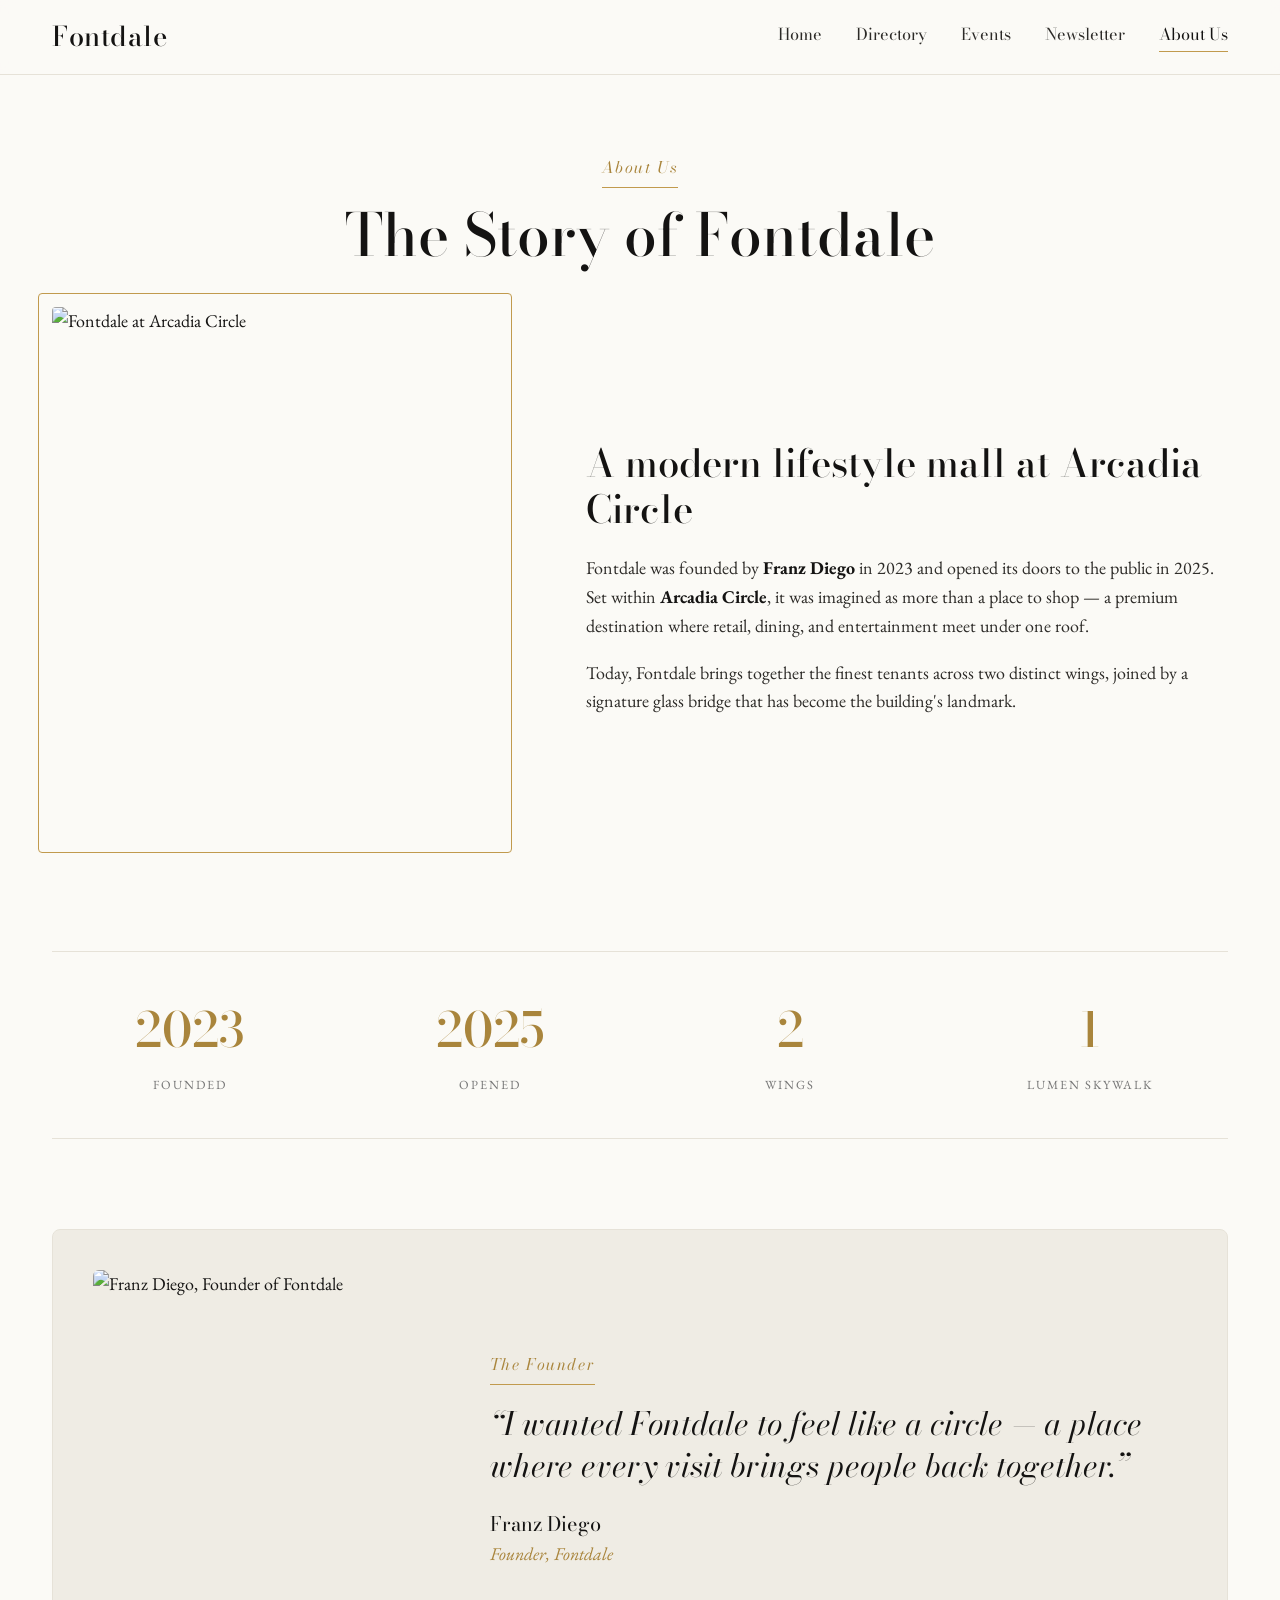
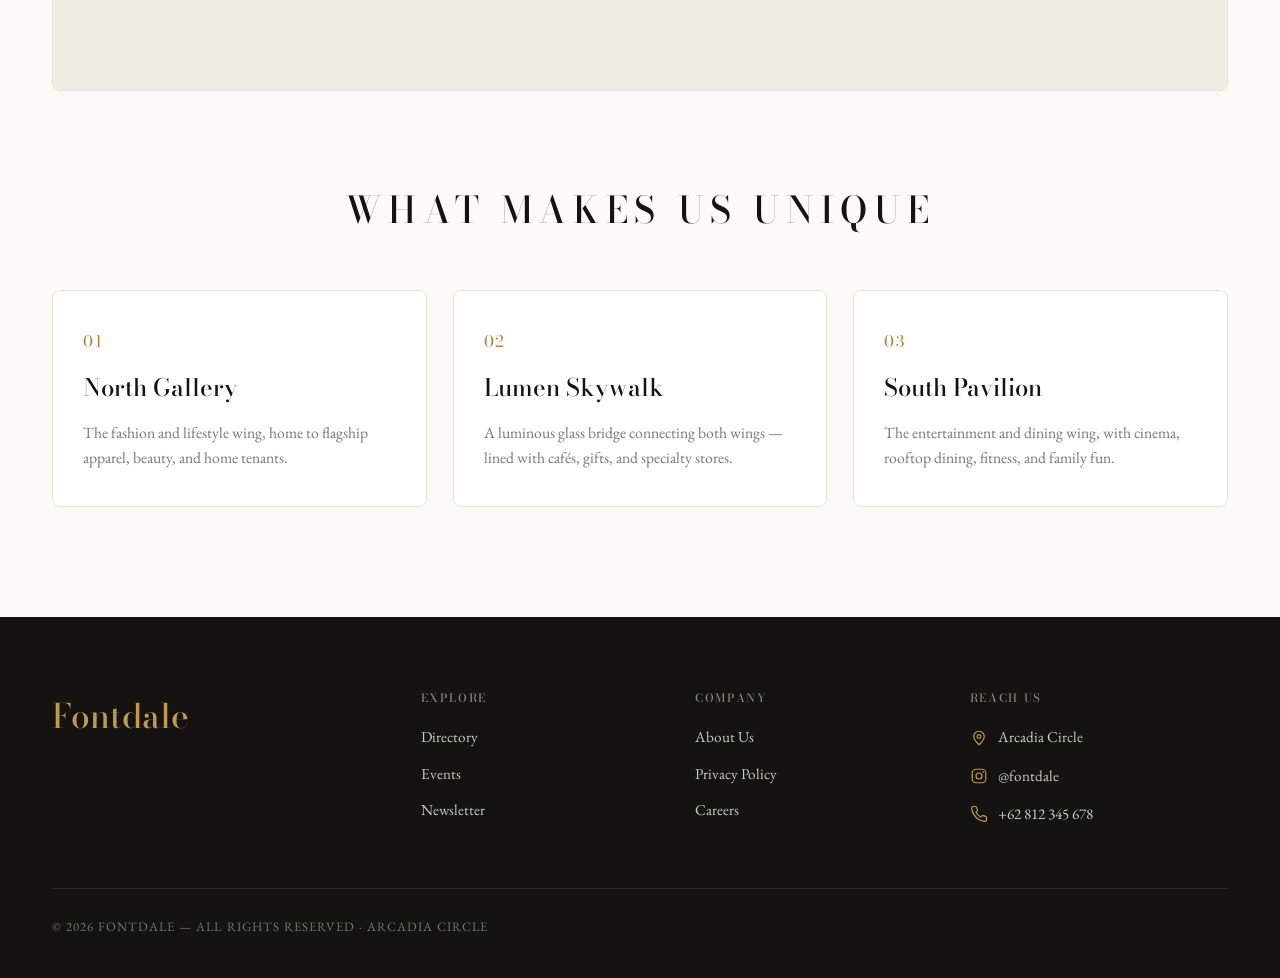
==== about.html @ fb902883 "push everything" ====
<!DOCTYPE html>
<html lang="en">
<head>
<meta charset="UTF-8" />
<meta name="viewport" content="width=device-width, initial-scale=1.0" />
<title>Fontdale — About Us</title>
<link rel="preconnect" href="https://fonts.googleapis.com">
<link rel="preconnect" href="https://fonts.gstatic.com" crossorigin>
<link href="https://fonts.googleapis.com/css2?family=Bodoni+Moda:ital,opsz,wght@0,6..96,400;0,6..96,500;0,6..96,600;1,6..96,400&family=EB+Garamond:ital,wght@0,400;0,500;1,400&display=swap" rel="stylesheet">
<link rel="stylesheet" href="css/style.css">
<link rel="stylesheet" href="css/about.css">
</head>
<body>

  <header>
    <div class="wrap nav">
      <a href="index.html" class="brand">Fontdale</a>
      <nav class="menu" id="menu">
        <a href="index.html">Home</a>
        <a href="directory.html">Directory</a>
        <a href="events.html">Events</a>
        <a href="newsletter.html">Newsletter</a>
        <a href="about.html" class="active">About Us</a>
      </nav>
      <button class="burger" id="burger" aria-label="Toggle menu"><span></span><span></span><span></span></button>
    </div>
  </header>

  <main>
    <div class="wrap">
      <div class="page-head reveal">
        <span class="eyebrow">About Us</span>
        <h1>The Story of Fontdale</h1>
      </div>

      <!-- INTRO: story + image -->
      <section class="about-intro">
        <figure class="about-figure reveal d1">
          <!-- PLACEHOLDER IMAGE: replace with real Fontdale building / interior photo from Figma -->
          <img src="https://picsum.photos/seed/fontdale-building/760/900" alt="Fontdale at Arcadia Circle">
        </figure>
        <div class="about-copy reveal d2">
          <h2>A modern lifestyle mall at Arcadia Circle</h2>
          <p>Fontdale was founded by <strong>Franz Diego</strong> in 2023 and opened its doors to the public in 2025. Set within <strong>Arcadia Circle</strong>, it was imagined as more than a place to shop — a premium destination where retail, dining, and entertainment meet under one roof.</p>
          <p>Today, Fontdale brings together the finest tenants across two distinct wings, joined by a signature glass bridge that has become the building's landmark.</p>
        </div>
      </section>

      <!-- STATS -->
      <section class="about-stats reveal d1">
        <div class="stat"><strong>2023</strong><span>Founded</span></div>
        <div class="stat"><strong>2025</strong><span>Opened</span></div>
        <div class="stat"><strong>2</strong><span>Wings</span></div>
        <div class="stat"><strong>1</strong><span>Lumen Skywalk</span></div>
      </section>

      <!-- FOUNDER -->
      <section class="founder">
        <div class="founder-card reveal d1">
          <figure class="founder-photo">
            <!-- PLACEHOLDER IMAGE: replace with real photo of founder Franz Diego -->
            <img src="https://picsum.photos/seed/franz-diego/420/480" alt="Franz Diego, Founder of Fontdale">
          </figure>
          <div class="founder-words">
            <span class="eyebrow">The Founder</span>
            <blockquote>“I wanted Fontdale to feel like a circle — a place where every visit brings people back together.”</blockquote>
            <p class="founder-name">Franz Diego</p>
            <p class="founder-role">Founder, Fontdale</p>
          </div>
        </div>
      </section>

      <!-- UNIQUENESS -->
      <section class="unique">
        <div class="section-head reveal"><h2>What Makes Us Unique</h2></div>
        <div class="unique-grid">
          <article class="unique-card reveal d1">
            <span class="num">01</span>
            <h3>North Gallery</h3>
            <p>The fashion and lifestyle wing, home to flagship apparel, beauty, and home tenants.</p>
          </article>
          <article class="unique-card reveal d2">
            <span class="num">02</span>
            <h3>Lumen Skywalk</h3>
            <p>A luminous glass bridge connecting both wings — lined with cafés, gifts, and specialty stores.</p>
          </article>
          <article class="unique-card reveal d3">
            <span class="num">03</span>
            <h3>South Pavilion</h3>
            <p>The entertainment and dining wing, with cinema, rooftop dining, fitness, and family fun.</p>
          </article>
        </div>
      </section>
    </div>
  </main>

  <footer>
    <div class="wrap">
      <div class="foot-grid">
        <div class="foot-brand">Fontdale</div>
        <div class="foot-col">
          <h4>Explore</h4>
          <a href="directory.html">Directory</a><a href="events.html">Events</a><a href="newsletter.html">Newsletter</a>
        </div>
        <div class="foot-col">
          <h4>Company</h4>
          <a href="about.html">About Us</a><a href="#">Privacy Policy</a><a href="#">Careers</a>
        </div>
        <div class="foot-col foot-contact">
          <h4>Reach Us</h4>
          <div class="row">
            <svg viewBox="0 0 24 24" stroke-width="1.6"><path d="M12 21s7-6.5 7-11a7 7 0 1 0-14 0c0 4.5 7 11 7 11Z"/><circle cx="12" cy="10" r="2.5"/></svg>
            <span>Arcadia Circle</span>
          </div>
          <div class="row">
            <svg viewBox="0 0 24 24" stroke-width="1.6"><rect x="3" y="3" width="18" height="18" rx="5"/><circle cx="12" cy="12" r="4"/><circle cx="17.5" cy="6.5" r="1" fill="currentColor" stroke="none"/></svg>
            <span>@fontdale</span>
          </div>
          <div class="row">
            <svg viewBox="0 0 24 24" stroke-width="1.6"><path d="M22 16.9v3a2 2 0 0 1-2.2 2 19.8 19.8 0 0 1-8.6-3 19.5 19.5 0 0 1-6-6 19.8 19.8 0 0 1-3-8.6A2 2 0 0 1 4.1 2h3a2 2 0 0 1 2 1.7c.1.9.4 1.8.7 2.7a2 2 0 0 1-.5 2.1L8.1 9.9a16 16 0 0 0 6 6l1.4-1.2a2 2 0 0 1 2.1-.5c.9.3 1.8.6 2.7.7a2 2 0 0 1 1.7 2Z"/></svg>
            <span>+62 812 345 678</span>
          </div>
        </div>
      </div>
      <div class="foot-bottom">© 2026 Fontdale — All rights reserved · Arcadia Circle</div>
    </div>
  </footer>

  <script src="js/main.js"></script>
</body>
</html>
---- css/style.css ----
/* ============================================================
   FONTDALE — shared base stylesheet
   Used by every page. Page-specific rules live in their own files.
   ============================================================ */

/* ---------- DESIGN TOKENS ---------- */
:root{
  --paper:#fbfaf6; --paper-pure:#ffffff;
  --ink:#141312; --ink-soft:#2c2a27;
  --gold:#c19a4d; --gold-deep:#a9853c;
  --muted:#767676; --line:#e6e2d8;
  --soft:#efece4;            /* light card / button fill */
  --footer:#141312;
  --ok:#2f7d52; --err:#b23b3b;
  --display:"Bodoni Moda", Georgia, serif;
  --body:"EB Garamond", Georgia, serif;
  --maxw:1240px;
  --ease:cubic-bezier(.22,.61,.36,1);
}

*{ box-sizing:border-box; margin:0; padding:0; }
html{ scroll-behavior:smooth; }
body{
  font-family:var(--body); background:var(--paper); color:var(--ink);
  font-size:18px; line-height:1.6; -webkit-font-smoothing:antialiased;
  text-rendering:optimizeLegibility;
}
img{ display:block; max-width:100%; }
a{ color:inherit; text-decoration:none; }
.wrap{ width:100%; max-width:var(--maxw); margin-inline:auto; padding-inline:32px; }

.eyebrow{
  font-family:var(--display); font-style:italic; font-size:1rem;
  letter-spacing:.1em; color:var(--gold-deep); display:inline-block;
  padding-bottom:6px; border-bottom:1px solid var(--gold);
}

/* ---------- ENTRANCE ANIMATION ---------- */
@keyframes rise{ from{opacity:0; transform:translateY(22px);} to{opacity:1; transform:translateY(0);} }
.reveal{ opacity:0; animation:rise .9s var(--ease) forwards; }
/* Staggered delay utilities — replaces inline style="animation-delay" */
.d1{ animation-delay:.06s; }
.d2{ animation-delay:.12s; }
.d3{ animation-delay:.18s; }
.d4{ animation-delay:.24s; }
.d5{ animation-delay:.30s; }
.d6{ animation-delay:.36s; }
@media (prefers-reduced-motion:reduce){ .reveal{ animation:none; opacity:1; } }

/* ---------- HEADER / NAV ---------- */
header{
  position:sticky; top:0; z-index:50;
  background:rgba(251,250,246,.86); backdrop-filter:blur(8px);
  border-bottom:1px solid var(--line);
}
.nav{ display:flex; align-items:center; justify-content:space-between; height:74px; }
.brand{ font-family:var(--display); font-weight:500; font-size:1.7rem; letter-spacing:.02em; }
.menu{ display:flex; gap:34px; align-items:center; }
.menu a{
  font-family:var(--display); font-size:1.02rem; color:var(--ink-soft);
  position:relative; padding-bottom:4px; transition:color .25s var(--ease);
}
.menu a::after{ content:""; position:absolute; left:0; bottom:0; height:1.5px; width:0; background:var(--gold); transition:width .3s var(--ease); }
.menu a:hover{ color:var(--ink); }
.menu a:hover::after, .menu a.active::after{ width:100%; }
.menu a.active{ color:var(--ink); }
.burger{ display:none; background:none; border:0; cursor:pointer; }
.burger span{ display:block; width:26px; height:1.6px; background:var(--ink); margin:6px 0; transition:.3s; }

/* ---------- BUTTONS (shared) ---------- */
.btn{
  font-family:var(--display); text-transform:uppercase; letter-spacing:.14em; font-size:.82rem;
  cursor:pointer; transition:.3s var(--ease); display:inline-flex; align-items:center; justify-content:center;
}
.btn-primary{ background:var(--ink); color:var(--paper); padding:18px 34px; border:1px solid var(--ink); }
.btn-primary:hover{ background:transparent; color:var(--ink); }
.btn-outline{ background:transparent; color:var(--ink); border:1px solid var(--ink); padding:18px 26px; }
.btn-outline:hover{ background:var(--ink); color:var(--paper); }

/* ---------- PAGE HEAD (inner pages) ---------- */
.page-head{ text-align:center; padding:78px 0 40px; }
.page-head h1{ font-family:var(--display); font-weight:500; font-size:clamp(2.4rem,4.6vw,4rem); line-height:1.08; margin-top:16px; }

/* ---------- FOOTER ---------- */
footer{ background:var(--footer); color:#cfcabd; padding:72px 0 40px; }
.foot-grid{ display:grid; grid-template-columns:1.4fr 1fr 1fr 1.1fr; gap:40px; padding-bottom:48px; border-bottom:1px solid rgba(255,255,255,.1); }
.foot-brand{ font-family:var(--display); font-size:2.1rem; color:var(--gold); font-weight:500; }
.foot-col h4{ font-family:var(--display); text-transform:uppercase; letter-spacing:.14em; font-size:.72rem; color:#8d877a; margin-bottom:18px; font-weight:500; }
.foot-col a{ display:block; font-size:.95rem; margin-bottom:12px; color:#cfcabd; transition:color .25s var(--ease); }
.foot-col a:hover{ color:var(--gold); }
.foot-contact{ font-size:.95rem; }
.foot-contact .row{ display:flex; align-items:center; gap:10px; margin-bottom:14px; }
.foot-contact svg{ width:18px; height:18px; stroke:var(--gold); fill:none; flex-shrink:0; }
.foot-bottom{ padding-top:28px; font-size:.8rem; letter-spacing:.08em; color:#7a7568; text-transform:uppercase; }

/* ---------- RESPONSIVE (shared) ---------- */
@media (max-width:980px){
  .foot-grid{ grid-template-columns:1fr 1fr; gap:32px; }
}
@media (max-width:620px){
  body{ font-size:17px; } .wrap{ padding-inline:22px; }
  .menu{
    position:fixed; inset:74px 0 auto 0; flex-direction:column; gap:0; background:var(--paper);
    border-bottom:1px solid var(--line); transform:translateY(-140%); transition:transform .4s var(--ease); padding:10px 22px 22px;
  }
  .menu.open{ transform:translateY(0); }
  .menu a{ padding:14px 0; width:100%; border-bottom:1px solid var(--line); }
  .burger{ display:block; }
  .foot-grid{ grid-template-columns:1fr; }
}

/* ---------- RESPONSIVE — small phones (required: below 540px) ---------- */
@media screen and (max-width:540px){
  body{ font-size:16px; }
  .wrap{ padding-inline:16px; }
  .brand{ font-size:1.45rem; }
  .page-head{ padding:52px 0 28px; }
  .page-head h1{ font-size:2.1rem; }
  .btn{ width:100%; }
  footer{ padding:52px 0 32px; }
  .foot-brand{ font-size:1.8rem; }
}
---- css/about.css ----
/* ============================================================
   FONTDALE — About Us page styles
   ============================================================ */

/* ---------- INTRO ---------- */
.about-intro{ display:grid; grid-template-columns:.85fr 1.15fr; gap:60px; align-items:center; padding-bottom:84px; }
.about-figure{ position:relative; }
.about-figure img{ width:100%; height:560px; object-fit:cover; border-radius:4px; }
.about-figure::after{ content:""; position:absolute; inset:-14px 14px 14px -14px; border:1px solid var(--gold); border-radius:4px; z-index:-1; }
.about-copy h2{ font-family:var(--display); font-weight:500; font-size:clamp(1.7rem,3vw,2.4rem); line-height:1.2; margin-bottom:22px; }
.about-copy p{ color:var(--ink-soft); margin-bottom:18px; }
.about-copy strong{ color:var(--ink); }

/* ---------- STATS ---------- */
.about-stats{ display:grid; grid-template-columns:repeat(4,1fr); gap:24px; padding:40px 0; border-top:1px solid var(--line); border-bottom:1px solid var(--line); margin-bottom:90px; }
.stat{ text-align:center; }
.stat strong{ display:block; font-family:var(--display); font-weight:500; font-size:clamp(2rem,4vw,3rem); color:var(--gold-deep); }
.stat span{ font-size:.78rem; letter-spacing:.16em; text-transform:uppercase; color:var(--muted); }

/* ---------- FOUNDER ---------- */
.founder{ padding-bottom:90px; }
.founder-card{ display:grid; grid-template-columns:.5fr 1fr; gap:48px; align-items:center; background:var(--soft); border:1px solid var(--line); border-radius:8px; padding:40px; }
.founder-photo img{ width:100%; height:380px; object-fit:cover; border-radius:6px; }
.founder-words blockquote{ font-family:var(--display); font-style:italic; font-size:clamp(1.4rem,2.6vw,2rem); line-height:1.3; margin:18px 0 22px; }
.founder-name{ font-family:var(--display); font-size:1.25rem; }
.founder-role{ font-style:italic; color:var(--gold-deep); }

/* ---------- UNIQUENESS ---------- */
.unique{ padding-bottom:110px; }
.unique .section-head{ text-align:center; margin-bottom:50px; }
.unique .section-head h2{ font-family:var(--display); font-weight:500; font-size:clamp(1.6rem,3vw,2.3rem); letter-spacing:.18em; text-transform:uppercase; }
.unique-grid{ display:grid; grid-template-columns:repeat(3,1fr); gap:26px; }
.unique-card{ background:var(--paper-pure); border:1px solid var(--line); border-radius:8px; padding:36px 30px; transition:.3s var(--ease); }
.unique-card:hover{ border-color:var(--gold); transform:translateY(-6px); }
.unique-card .num{ font-family:var(--display); font-size:1rem; letter-spacing:.1em; color:var(--gold-deep); }
.unique-card h3{ font-family:var(--display); font-weight:500; font-size:1.5rem; margin:14px 0 12px; }
.unique-card p{ color:var(--muted); font-size:.98rem; }

/* ---------- RESPONSIVE ---------- */
@media (max-width:980px){
  .about-intro{ grid-template-columns:1fr; gap:40px; }
  .about-figure::after{ display:none; }
  .about-stats{ grid-template-columns:repeat(2,1fr); gap:30px; }
  .founder-card{ grid-template-columns:1fr; gap:28px; }
  .unique-grid{ grid-template-columns:1fr; }
}
@media screen and (max-width:540px){
  .about-figure img{ height:360px; }
  .about-stats{ padding:28px 0; }
  .founder-card{ padding:24px; }
  .founder-photo img{ height:300px; }
}
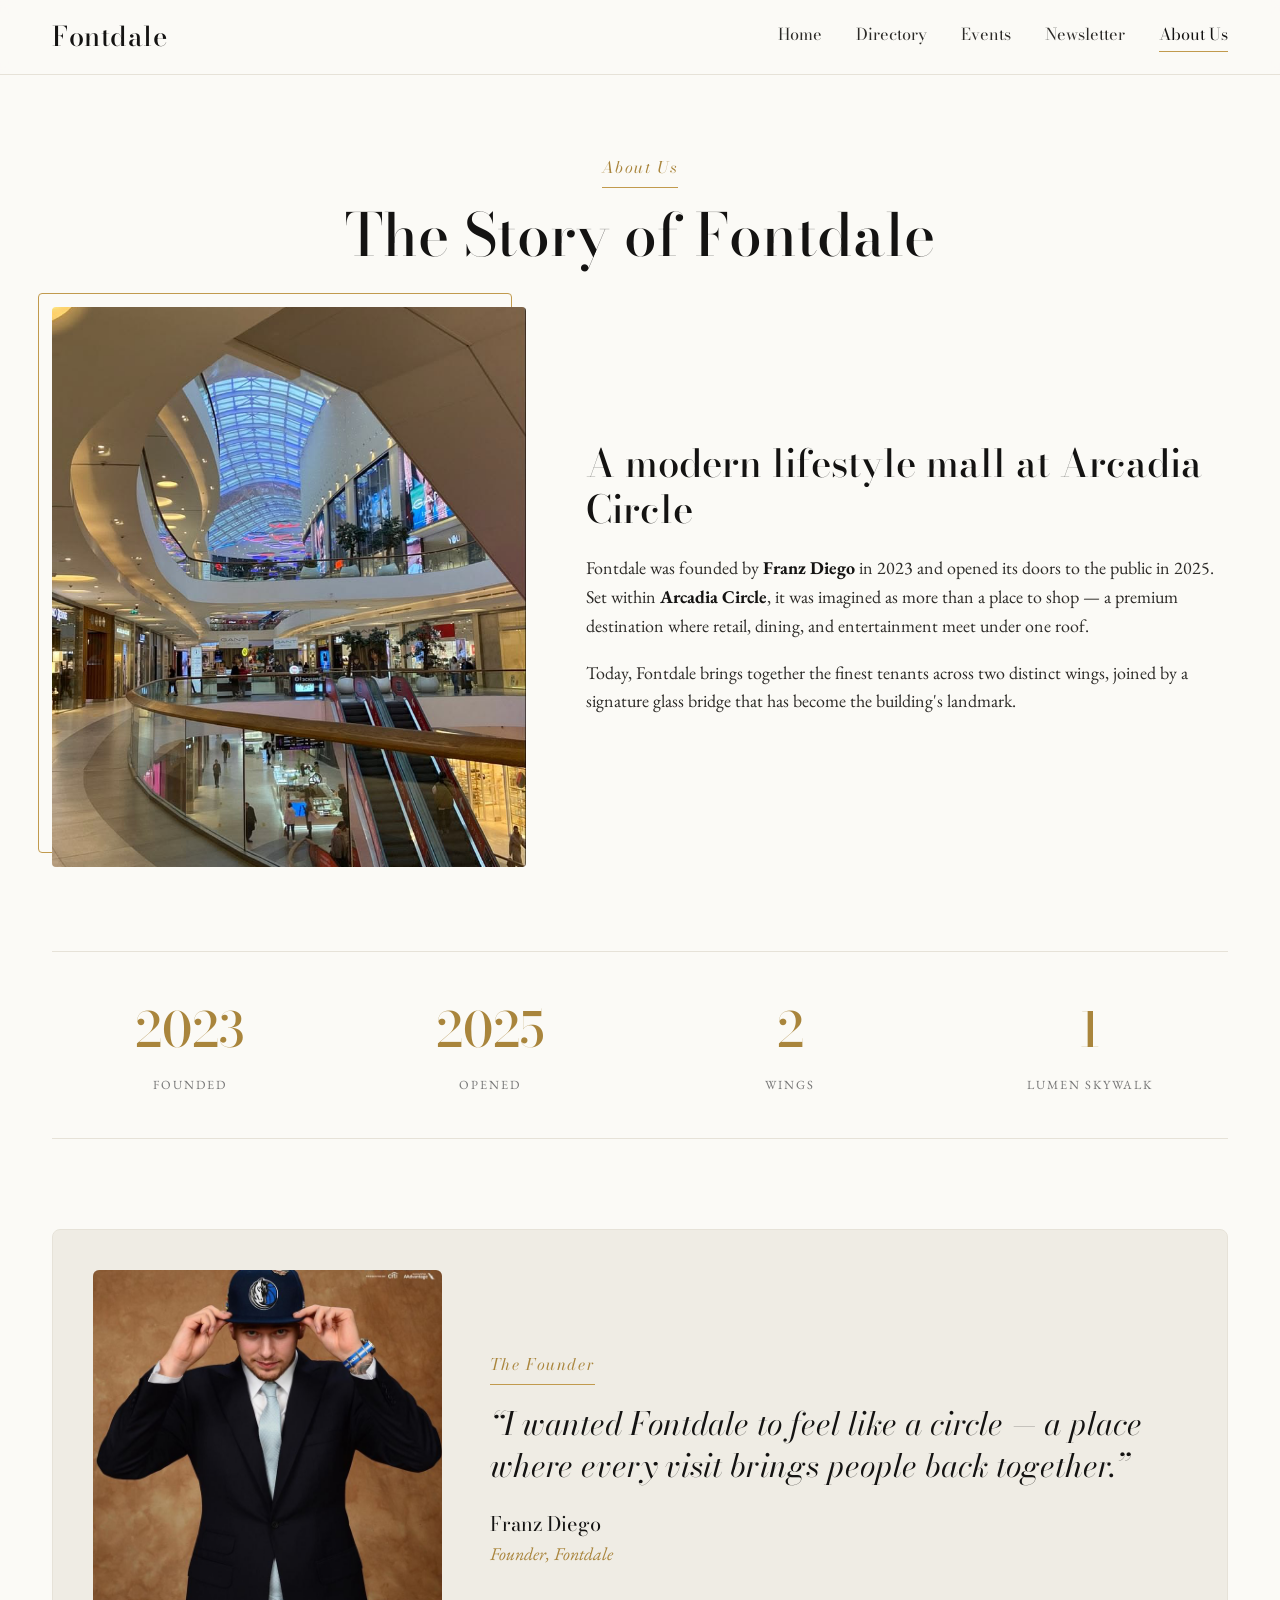
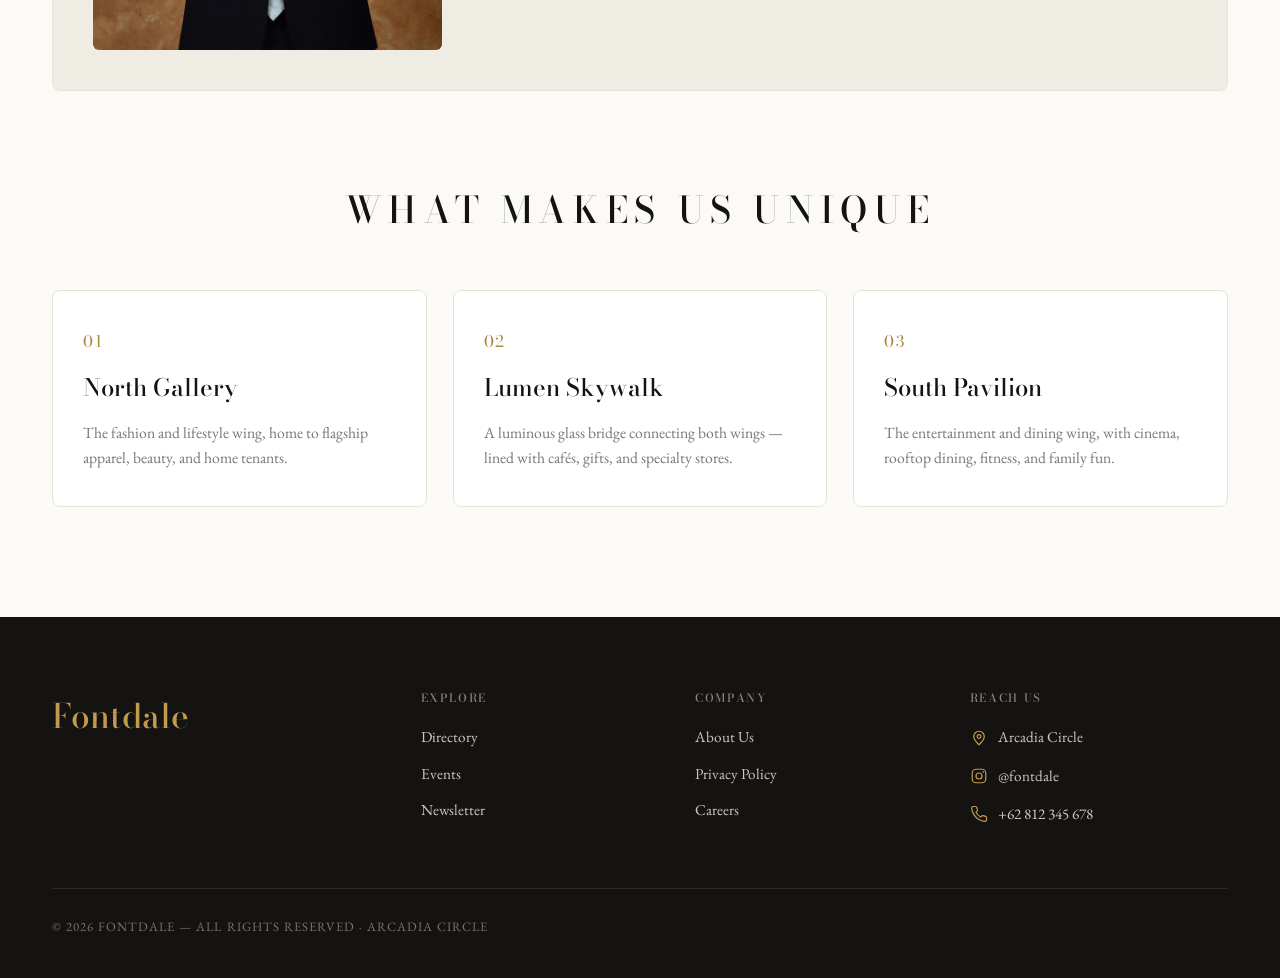
==== commit 0ffe895a: "push everything pt2" ====
--- a/about.html
+++ b/about.html
@@ -36,8 +36,8 @@
       <!-- INTRO: story + image -->
       <section class="about-intro">
         <figure class="about-figure reveal d1">
-          <!-- PLACEHOLDER IMAGE: replace with real Fontdale building / interior photo from Figma -->
-          <img src="https://picsum.photos/seed/fontdale-building/760/900" alt="Fontdale at Arcadia Circle">
+          <!-- ASSET: assets/mall.png — Fontdale interior atrium -->
+          <img src="assets/mall.png" alt="Fontdale at Arcadia Circle">
         </figure>
         <div class="about-copy reveal d2">
           <h2>A modern lifestyle mall at Arcadia Circle</h2>
@@ -58,8 +58,8 @@
       <section class="founder">
         <div class="founder-card reveal d1">
           <figure class="founder-photo">
-            <!-- PLACEHOLDER IMAGE: replace with real photo of founder Franz Diego -->
-            <img src="https://picsum.photos/seed/franz-diego/420/480" alt="Franz Diego, Founder of Fontdale">
+            <!-- ASSET: assets/Franz Kafka.jpg -->
+            <img src="assets/Franz%20Kafka.jpg" alt="Franz Diego, Founder of Fontdale">
           </figure>
           <div class="founder-words">
             <span class="eyebrow">The Founder</span>
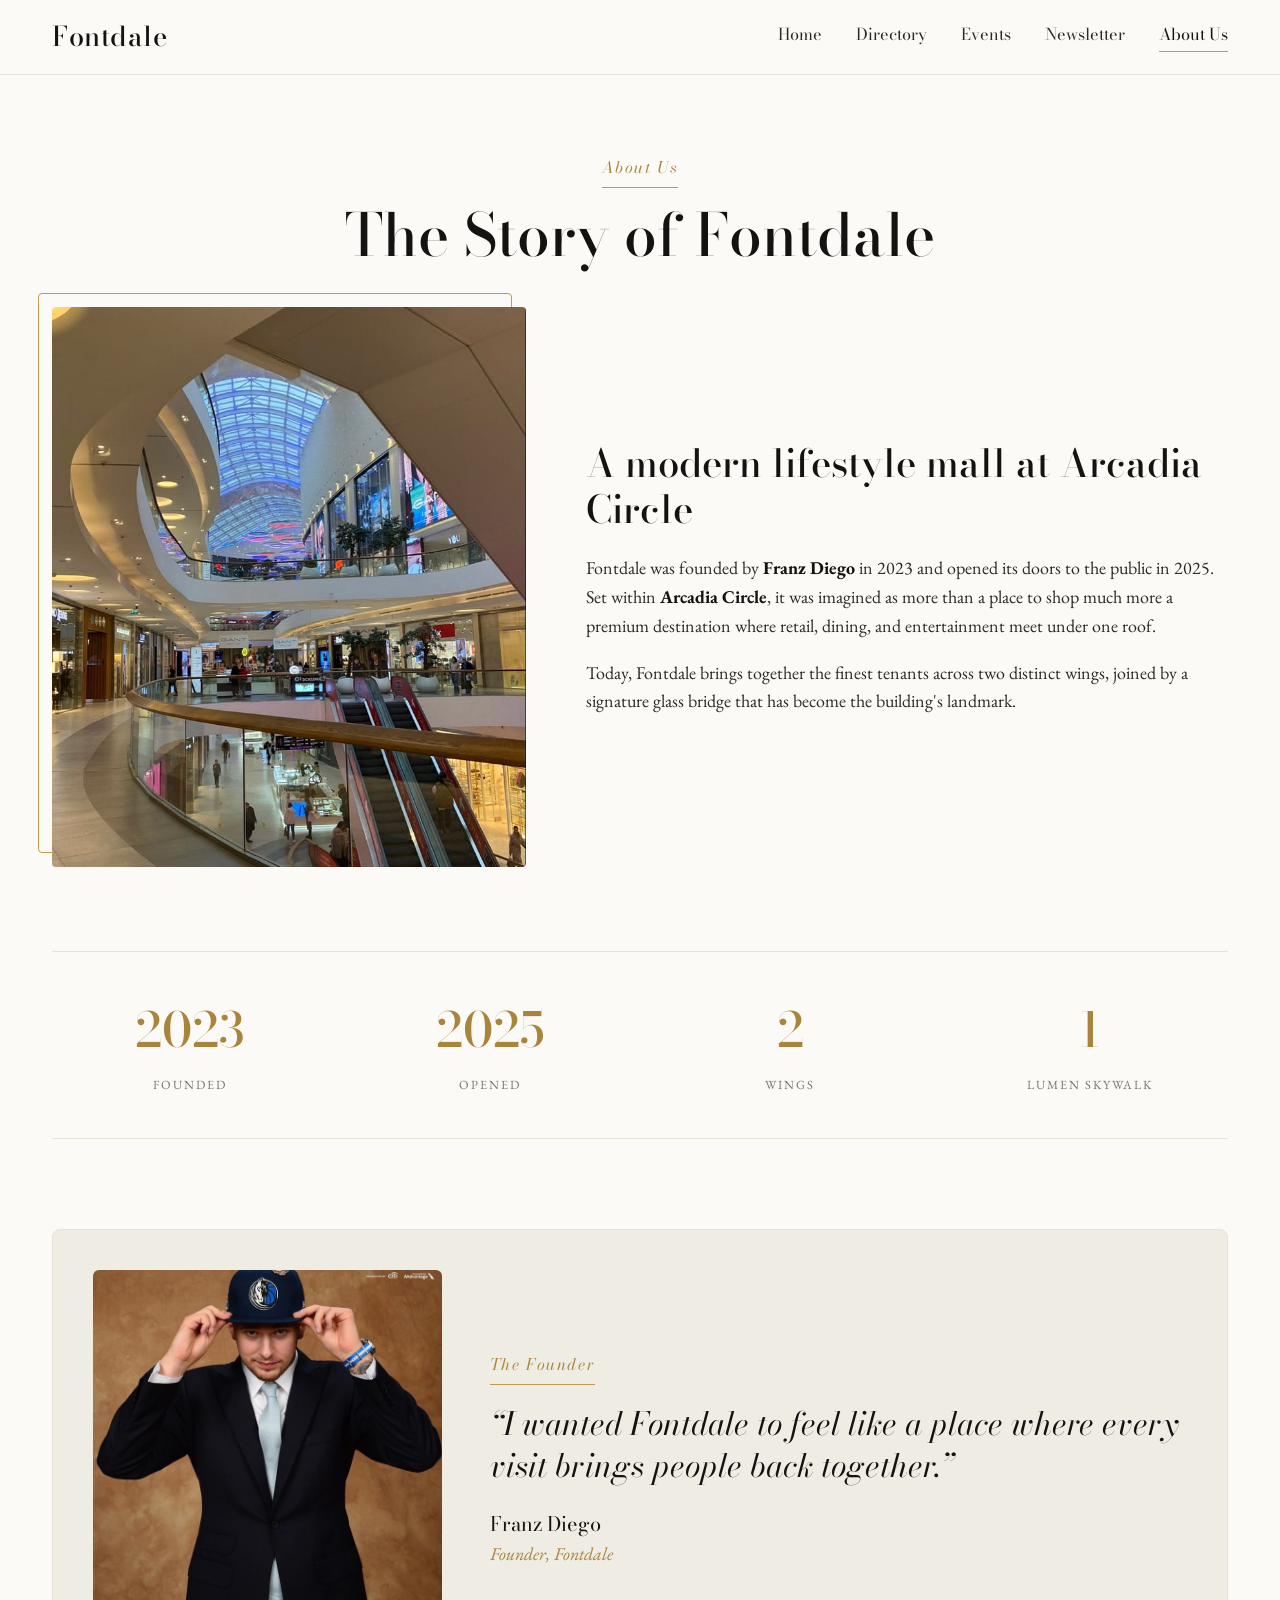
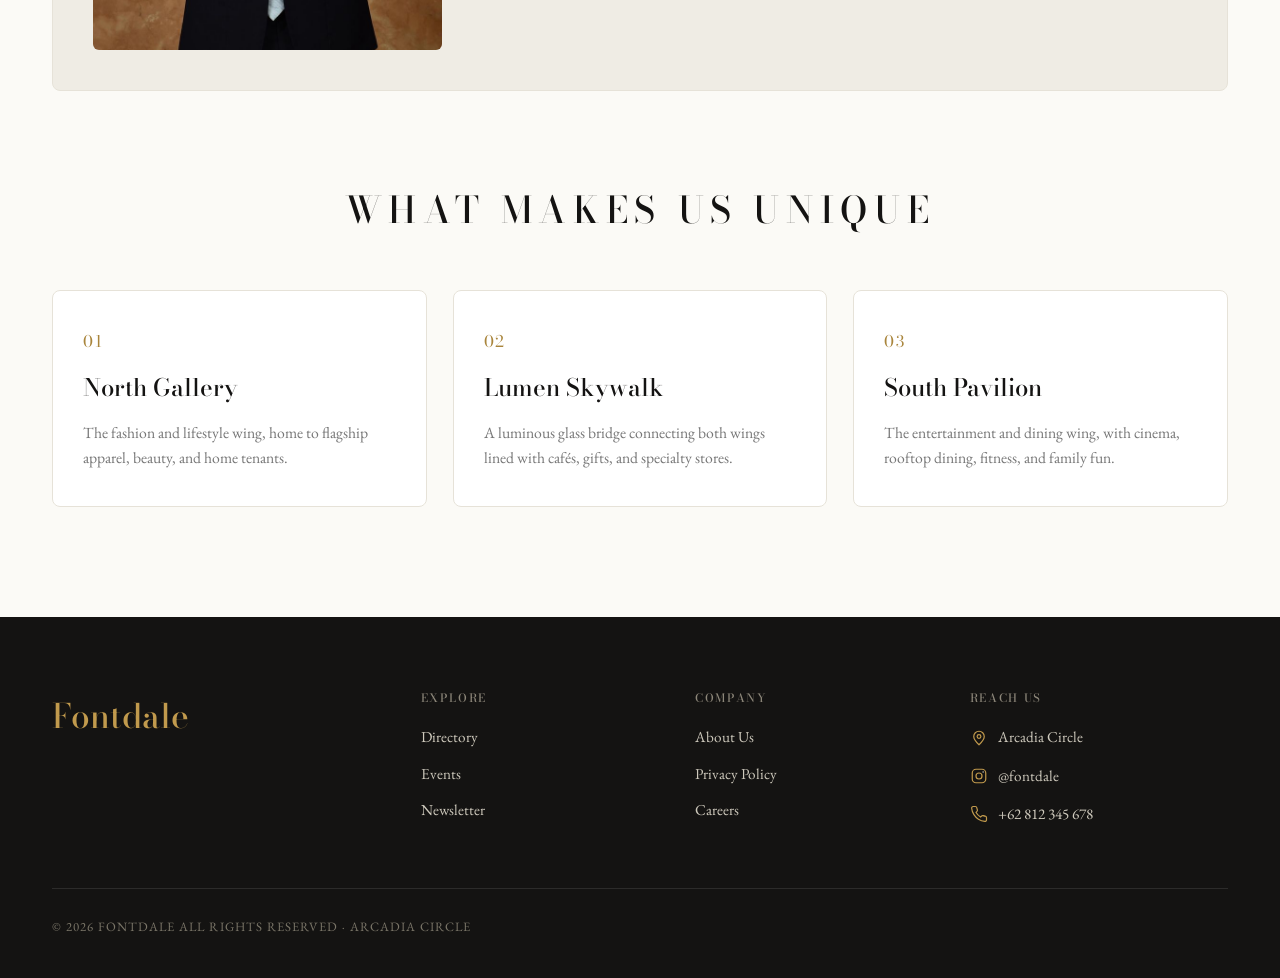
==== commit 58602deb: "fix lilbit" ====
--- a/about.html
+++ b/about.html
@@ -3,7 +3,7 @@
 <head>
 <meta charset="UTF-8" />
 <meta name="viewport" content="width=device-width, initial-scale=1.0" />
-<title>Fontdale — About Us</title>
+<title>Fontdale About Us</title>
 <link rel="preconnect" href="https://fonts.googleapis.com">
 <link rel="preconnect" href="https://fonts.gstatic.com" crossorigin>
 <link href="https://fonts.googleapis.com/css2?family=Bodoni+Moda:ital,opsz,wght@0,6..96,400;0,6..96,500;0,6..96,600;1,6..96,400&family=EB+Garamond:ital,wght@0,400;0,500;1,400&display=swap" rel="stylesheet">
@@ -41,7 +41,7 @@
         </figure>
         <div class="about-copy reveal d2">
           <h2>A modern lifestyle mall at Arcadia Circle</h2>
-          <p>Fontdale was founded by <strong>Franz Diego</strong> in 2023 and opened its doors to the public in 2025. Set within <strong>Arcadia Circle</strong>, it was imagined as more than a place to shop — a premium destination where retail, dining, and entertainment meet under one roof.</p>
+          <p>Fontdale was founded by <strong>Franz Diego</strong> in 2023 and opened its doors to the public in 2025. Set within <strong>Arcadia Circle</strong>, it was imagined as more than a place to shop much more a premium destination where retail, dining, and entertainment meet under one roof.</p>
           <p>Today, Fontdale brings together the finest tenants across two distinct wings, joined by a signature glass bridge that has become the building's landmark.</p>
         </div>
       </section>
@@ -63,7 +63,7 @@
           </figure>
           <div class="founder-words">
             <span class="eyebrow">The Founder</span>
-            <blockquote>“I wanted Fontdale to feel like a circle — a place where every visit brings people back together.”</blockquote>
+            <blockquote>“I wanted Fontdale to feel like a place where every visit brings people back together.”</blockquote>
             <p class="founder-name">Franz Diego</p>
             <p class="founder-role">Founder, Fontdale</p>
           </div>
@@ -82,7 +82,7 @@
           <article class="unique-card reveal d2">
             <span class="num">02</span>
             <h3>Lumen Skywalk</h3>
-            <p>A luminous glass bridge connecting both wings — lined with cafés, gifts, and specialty stores.</p>
+            <p>A luminous glass bridge connecting both wings lined with cafés, gifts, and specialty stores.</p>
           </article>
           <article class="unique-card reveal d3">
             <span class="num">03</span>
@@ -122,7 +122,7 @@
           </div>
         </div>
       </div>
-      <div class="foot-bottom">© 2026 Fontdale — All rights reserved · Arcadia Circle</div>
+      <div class="foot-bottom">© 2026 Fontdale All rights reserved · Arcadia Circle</div>
     </div>
   </footer>
 
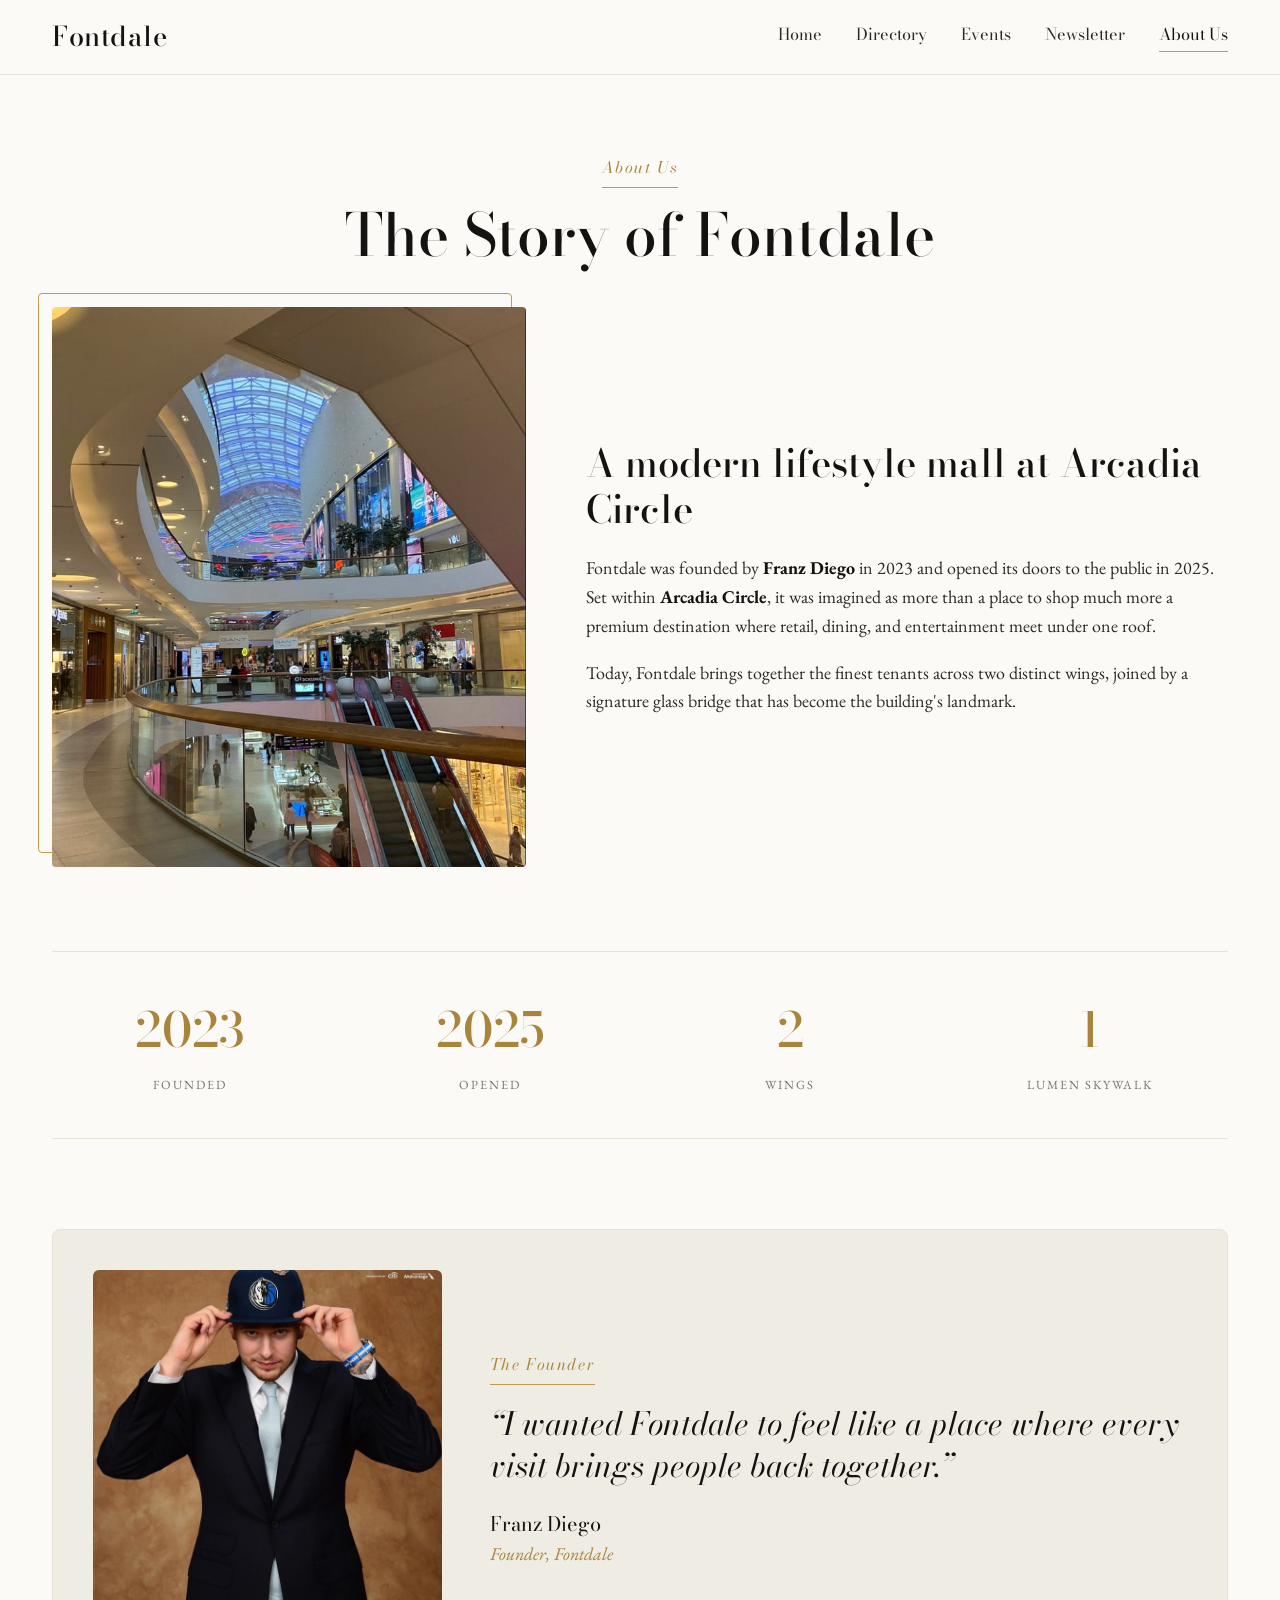
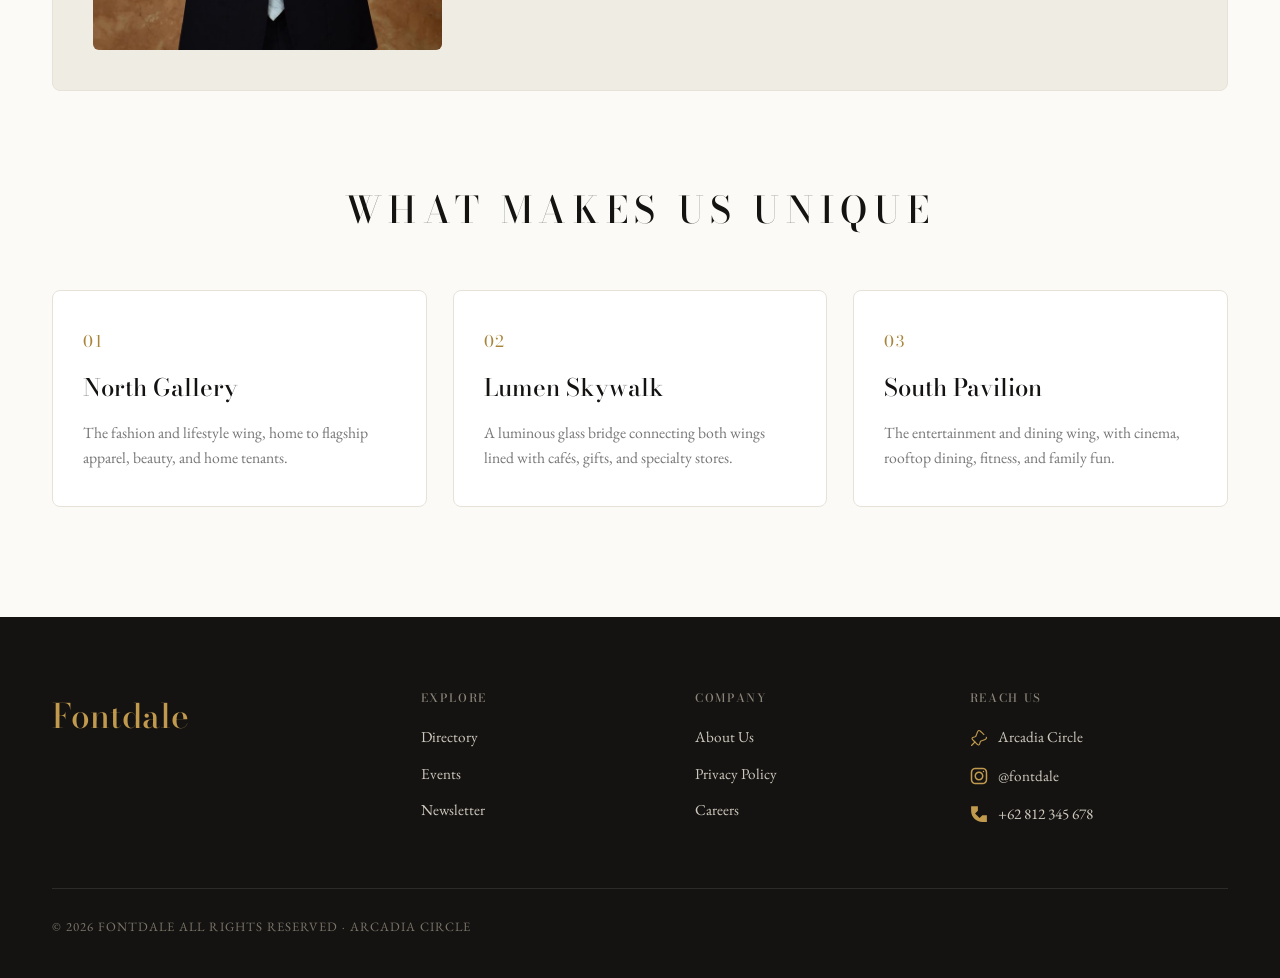
==== commit f84d741a: "isi semua" ====
--- a/about.html
+++ b/about.html
@@ -12,6 +12,7 @@
 </head>
 <body>
 
+  <!-- Header -->
   <header>
     <div class="wrap nav">
       <a href="index.html" class="brand">Fontdale</a>
@@ -33,10 +34,9 @@
         <h1>The Story of Fontdale</h1>
       </div>
 
-      <!-- INTRO: story + image -->
+      <!-- Intro -->
       <section class="about-intro">
         <figure class="about-figure reveal d1">
-          <!-- ASSET: assets/mall.png — Fontdale interior atrium -->
           <img src="assets/mall.png" alt="Fontdale at Arcadia Circle">
         </figure>
         <div class="about-copy reveal d2">
@@ -46,7 +46,7 @@
         </div>
       </section>
 
-      <!-- STATS -->
+      <!-- Statistik -->
       <section class="about-stats reveal d1">
         <div class="stat"><strong>2023</strong><span>Founded</span></div>
         <div class="stat"><strong>2025</strong><span>Opened</span></div>
@@ -54,12 +54,11 @@
         <div class="stat"><strong>1</strong><span>Lumen Skywalk</span></div>
       </section>
 
-      <!-- FOUNDER -->
+      <!-- Pendiri -->
       <section class="founder">
         <div class="founder-card reveal d1">
           <figure class="founder-photo">
-            <!-- ASSET: assets/Franz Kafka.jpg -->
-            <img src="assets/Franz%20Kafka.jpg" alt="Franz Diego, Founder of Fontdale">
+            <img src="assets/FranzKafka.png" alt="Franz Diego, Founder of Fontdale">
           </figure>
           <div class="founder-words">
             <span class="eyebrow">The Founder</span>
@@ -70,7 +69,7 @@
         </div>
       </section>
 
-      <!-- UNIQUENESS -->
+      <!-- Keunikan -->
       <section class="unique">
         <div class="section-head reveal"><h2>What Makes Us Unique</h2></div>
         <div class="unique-grid">
@@ -94,6 +93,7 @@
     </div>
   </main>
 
+  <!-- Footer -->
   <footer>
     <div class="wrap">
       <div class="foot-grid">
@@ -109,15 +109,15 @@
         <div class="foot-col foot-contact">
           <h4>Reach Us</h4>
           <div class="row">
-            <svg viewBox="0 0 24 24" stroke-width="1.6"><path d="M12 21s7-6.5 7-11a7 7 0 1 0-14 0c0 4.5 7 11 7 11Z"/><circle cx="12" cy="10" r="2.5"/></svg>
+            <span class="ico ico-pin"></span>
             <span>Arcadia Circle</span>
           </div>
           <div class="row">
-            <svg viewBox="0 0 24 24" stroke-width="1.6"><rect x="3" y="3" width="18" height="18" rx="5"/><circle cx="12" cy="12" r="4"/><circle cx="17.5" cy="6.5" r="1" fill="currentColor" stroke="none"/></svg>
+            <span class="ico ico-instagram"></span>
             <span>@fontdale</span>
           </div>
           <div class="row">
-            <svg viewBox="0 0 24 24" stroke-width="1.6"><path d="M22 16.9v3a2 2 0 0 1-2.2 2 19.8 19.8 0 0 1-8.6-3 19.5 19.5 0 0 1-6-6 19.8 19.8 0 0 1-3-8.6A2 2 0 0 1 4.1 2h3a2 2 0 0 1 2 1.7c.1.9.4 1.8.7 2.7a2 2 0 0 1-.5 2.1L8.1 9.9a16 16 0 0 0 6 6l1.4-1.2a2 2 0 0 1 2.1-.5c.9.3 1.8.6 2.7.7a2 2 0 0 1 1.7 2Z"/></svg>
+            <span class="ico ico-phone"></span>
             <span>+62 812 345 678</span>
           </div>
         </div>
--- a/css/style.css
+++ b/css/style.css
@@ -1,15 +1,12 @@
-/* ============================================================
-   FONTDALE — shared base stylesheet
-   Used by every page. Page-specific rules live in their own files.
-   ============================================================ */
+/* Gaya dasar bersama — dipakai semua halaman */
 
-/* ---------- DESIGN TOKENS ---------- */
+/* ===== Token desain ===== */
 :root{
   --paper:#fbfaf6; --paper-pure:#ffffff;
   --ink:#141312; --ink-soft:#2c2a27;
   --gold:#c19a4d; --gold-deep:#a9853c;
   --muted:#767676; --line:#e6e2d8;
-  --soft:#efece4;            /* light card / button fill */
+  --soft:#efece4;
   --footer:#141312;
   --ok:#2f7d52; --err:#b23b3b;
   --display:"Bodoni Moda", Georgia, serif;
@@ -35,10 +32,10 @@
   padding-bottom:6px; border-bottom:1px solid var(--gold);
 }
 
-/* ---------- ENTRANCE ANIMATION ---------- */
+/* ===== Animasi masuk ===== */
 @keyframes rise{ from{opacity:0; transform:translateY(22px);} to{opacity:1; transform:translateY(0);} }
 .reveal{ opacity:0; animation:rise .9s var(--ease) forwards; }
-/* Staggered delay utilities — replaces inline style="animation-delay" */
+/* Jeda animasi bertahap */
 .d1{ animation-delay:.06s; }
 .d2{ animation-delay:.12s; }
 .d3{ animation-delay:.18s; }
@@ -47,7 +44,7 @@
 .d6{ animation-delay:.36s; }
 @media (prefers-reduced-motion:reduce){ .reveal{ animation:none; opacity:1; } }
 
-/* ---------- HEADER / NAV ---------- */
+/* ===== Header / Navigasi ===== */
 header{
   position:sticky; top:0; z-index:50;
   background:rgba(251,250,246,.86); backdrop-filter:blur(8px);
@@ -67,7 +64,7 @@
 .burger{ display:none; background:none; border:0; cursor:pointer; }
 .burger span{ display:block; width:26px; height:1.6px; background:var(--ink); margin:6px 0; transition:.3s; }
 
-/* ---------- BUTTONS (shared) ---------- */
+/* ===== Tombol ===== */
 .btn{
   font-family:var(--display); text-transform:uppercase; letter-spacing:.14em; font-size:.82rem;
   cursor:pointer; transition:.3s var(--ease); display:inline-flex; align-items:center; justify-content:center;
@@ -77,11 +74,24 @@
 .btn-outline{ background:transparent; color:var(--ink); border:1px solid var(--ink); padding:18px 26px; }
 .btn-outline:hover{ background:var(--ink); color:var(--paper); }
 
-/* ---------- PAGE HEAD (inner pages) ---------- */
+/* ===== Judul halaman ===== */
 .page-head{ text-align:center; padding:78px 0 40px; }
 .page-head h1{ font-family:var(--display); font-weight:500; font-size:clamp(2.4rem,4.6vw,4rem); line-height:1.08; margin-top:16px; }
 
-/* ---------- FOOTER ---------- */
+/* ===== Ikon ===== */
+.ico{
+  display:inline-block; flex-shrink:0; width:20px; height:20px;
+  background-color:currentColor;
+  -webkit-mask:center / contain no-repeat; mask:center / contain no-repeat;
+}
+.ico-pin{ -webkit-mask-image:url(../assets/icons/pin.svg); mask-image:url(../assets/icons/pin.svg); }
+.ico-instagram{ -webkit-mask-image:url(../assets/icons/instagram.svg); mask-image:url(../assets/icons/instagram.svg); }
+.ico-phone{ -webkit-mask-image:url(../assets/icons/phone.svg); mask-image:url(../assets/icons/phone.svg); }
+.ico-cal{ -webkit-mask-image:url(../assets/icons/calendar.svg); mask-image:url(../assets/icons/calendar.svg); }
+.ico-arrow-left{ -webkit-mask-image:url(../assets/icons/chevron-left.svg); mask-image:url(../assets/icons/chevron-left.svg); }
+.ico-arrow-right{ -webkit-mask-image:url(../assets/icons/chevron-right.svg); mask-image:url(../assets/icons/chevron-right.svg); }
+
+/* ===== Footer ===== */
 footer{ background:var(--footer); color:#cfcabd; padding:72px 0 40px; }
 .foot-grid{ display:grid; grid-template-columns:1.4fr 1fr 1fr 1.1fr; gap:40px; padding-bottom:48px; border-bottom:1px solid rgba(255,255,255,.1); }
 .foot-brand{ font-family:var(--display); font-size:2.1rem; color:var(--gold); font-weight:500; }
@@ -90,10 +100,10 @@
 .foot-col a:hover{ color:var(--gold); }
 .foot-contact{ font-size:.95rem; }
 .foot-contact .row{ display:flex; align-items:center; gap:10px; margin-bottom:14px; }
-.foot-contact svg{ width:18px; height:18px; stroke:var(--gold); fill:none; flex-shrink:0; }
+.foot-contact .ico{ width:18px; height:18px; background-color:var(--gold); }
 .foot-bottom{ padding-top:28px; font-size:.8rem; letter-spacing:.08em; color:#7a7568; text-transform:uppercase; }
 
-/* ---------- RESPONSIVE (shared) ---------- */
+/* ===== Responsif ===== */
 @media (max-width:980px){
   .foot-grid{ grid-template-columns:1fr 1fr; gap:32px; }
 }
@@ -109,7 +119,7 @@
   .foot-grid{ grid-template-columns:1fr; }
 }
 
-/* ---------- RESPONSIVE — small phones (required: below 540px) ---------- */
+/* ===== Responsif — HP kecil (di bawah 540px) ===== */
 @media screen and (max-width:540px){
   body{ font-size:16px; }
   .wrap{ padding-inline:16px; }
--- a/css/about.css
+++ b/css/about.css
@@ -1,8 +1,5 @@
-/* ============================================================
-   FONTDALE — About Us page styles
-   ============================================================ */
 
-/* ---------- INTRO ---------- */
+/* intro */
 .about-intro{ display:grid; grid-template-columns:.85fr 1.15fr; gap:60px; align-items:center; padding-bottom:84px; }
 .about-figure{ position:relative; }
 .about-figure img{ width:100%; height:560px; object-fit:cover; border-radius:4px; }
@@ -11,13 +8,13 @@
 .about-copy p{ color:var(--ink-soft); margin-bottom:18px; }
 .about-copy strong{ color:var(--ink); }
 
-/* ---------- STATS ---------- */
+/* ===== Statistik ===== */
 .about-stats{ display:grid; grid-template-columns:repeat(4,1fr); gap:24px; padding:40px 0; border-top:1px solid var(--line); border-bottom:1px solid var(--line); margin-bottom:90px; }
 .stat{ text-align:center; }
 .stat strong{ display:block; font-family:var(--display); font-weight:500; font-size:clamp(2rem,4vw,3rem); color:var(--gold-deep); }
 .stat span{ font-size:.78rem; letter-spacing:.16em; text-transform:uppercase; color:var(--muted); }
 
-/* ---------- FOUNDER ---------- */
+/* ===== Pendiri ===== */
 .founder{ padding-bottom:90px; }
 .founder-card{ display:grid; grid-template-columns:.5fr 1fr; gap:48px; align-items:center; background:var(--soft); border:1px solid var(--line); border-radius:8px; padding:40px; }
 .founder-photo img{ width:100%; height:380px; object-fit:cover; border-radius:6px; }
@@ -25,7 +22,7 @@
 .founder-name{ font-family:var(--display); font-size:1.25rem; }
 .founder-role{ font-style:italic; color:var(--gold-deep); }
 
-/* ---------- UNIQUENESS ---------- */
+/* ===== Keunikan ===== */
 .unique{ padding-bottom:110px; }
 .unique .section-head{ text-align:center; margin-bottom:50px; }
 .unique .section-head h2{ font-family:var(--display); font-weight:500; font-size:clamp(1.6rem,3vw,2.3rem); letter-spacing:.18em; text-transform:uppercase; }
@@ -36,7 +33,7 @@
 .unique-card h3{ font-family:var(--display); font-weight:500; font-size:1.5rem; margin:14px 0 12px; }
 .unique-card p{ color:var(--muted); font-size:.98rem; }
 
-/* ---------- RESPONSIVE ---------- */
+/* ===== Responsif ===== */
 @media (max-width:980px){
   .about-intro{ grid-template-columns:1fr; gap:40px; }
   .about-figure::after{ display:none; }
